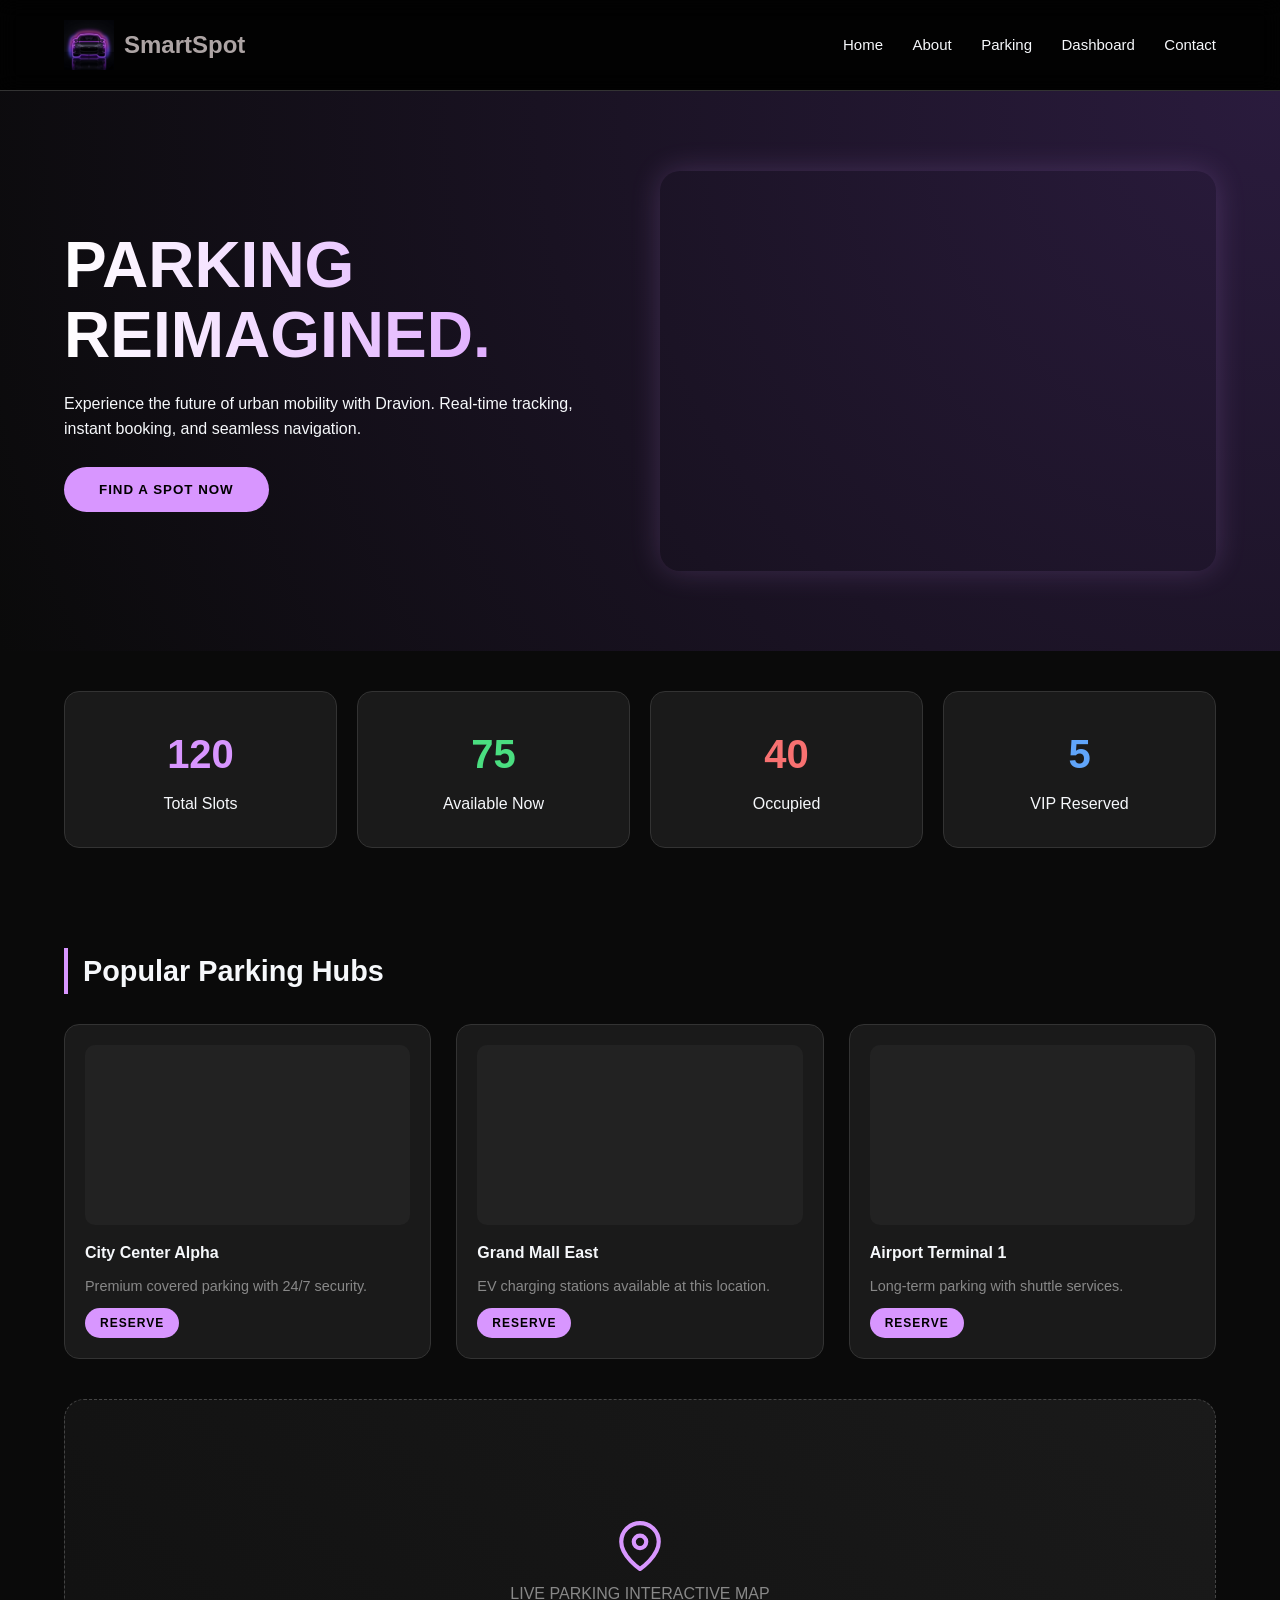
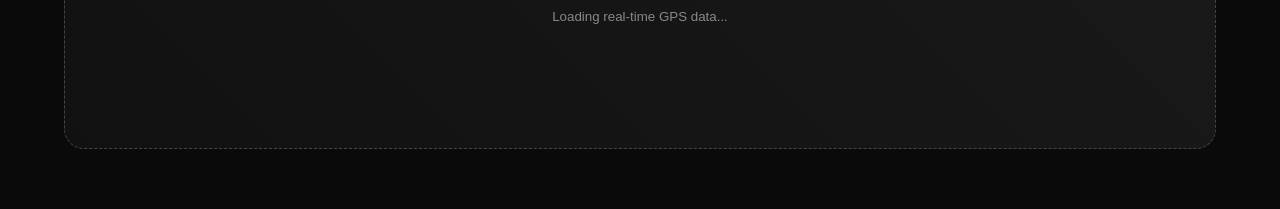
==== Index.html @ fac7bad3 "added logo" ====
<!doctype html>
<html lang="en">
  <head>
    <meta charset="UTF-8" />
    <meta name="viewport" content="width=device-width, initial-scale=1.0" />
    <title>Smartspot | The Smarter Way to Find Your Space</title>
    <link rel="stylesheet" href="style.css" />
  </head>
  <body>
    <!-- NAVBAR -->
    <nav class="navbar">
      <div class="logo-container">
        <img src="images/logo.png" alt="SmartSpot Logo" />
        <span class="brand-name">SmartSpot</span>
      </div>

      <div class="nav">
        <a href="#">Home</a>
        <a href="#">About</a>
        <a href="#">Parking</a>
        <a href="#">Dashboard</a>
        <a href="#">Contact</a>
      </div>
    </nav>

    <!-- HERO -->
    <header class="hero">
      <div class="hero-text">
        <h1>PARKING <br />REIMAGINED.</h1>
        <p>
          Experience the future of urban mobility with Dravion. Real-time
          tracking, instant booking, and seamless navigation.
        </p>
        <br />
        <button class="btn">Find a Spot Now</button>
      </div>
      <div class="hero-image"></div>
    </header>

    <!-- STATS -->
    <section class="stats">
      <div class="stat">
        <h3>120</h3>
        <p>Total Slots</p>
      </div>
      <div class="stat">
        <h3 style="color: #4ade80">75</h3>
        <p>Available Now</p>
      </div>
      <div class="stat">
        <h3 style="color: #f87171">40</h3>
        <p>Occupied</p>
      </div>
      <div class="stat">
        <h3 style="color: #60a5fa">5</h3>
        <p>VIP Reserved</p>
      </div>
    </section>

    <!-- POPULAR -->
    <section class="section">
      <h3 class="section-title">Popular Parking Hubs</h3>

      <div class="cards">
        <div class="card">
          <div
            class="card-img"
            style="
              background-image: url(&quot;https://images.unsplash.com/photo-1590674899484-d5640e854abe?auto=format&fit=crop&q=60&w=500&quot;);
            "
          ></div>
          <h4>City Center Alpha</h4>
          <p style="color: #888; font-size: 0.9rem; margin: 10px 0">
            Premium covered parking with 24/7 security.
          </p>
          <button class="btn" style="padding: 8px 15px; font-size: 12px">
            Reserve
          </button>
        </div>

        <div class="card">
          <div
            class="card-img"
            style="
              background-image: url(&quot;https://images.unsplash.com/photo-1573348722427-f1d6819fdf98?auto=format&fit=crop&q=60&w=500&quot;);
            "
          ></div>
          <h4>Grand Mall East</h4>
          <p style="color: #888; font-size: 0.9rem; margin: 10px 0">
            EV charging stations available at this location.
          </p>
          <button class="btn" style="padding: 8px 15px; font-size: 12px">
            Reserve
          </button>
        </div>

        <div class="card">
          <div
            class="card-img"
            style="
              background-image: url(&quot;https://images.unsplash.com/photo-1545147986-a9d6f2bb03b5?auto=format&fit=crop&q=60&w=500&quot;);
            "
          ></div>
          <h4>Airport Terminal 1</h4>
          <p style="color: #888; font-size: 0.9rem; margin: 10px 0">
            Long-term parking with shuttle services.
          </p>
          <button class="btn" style="padding: 8px 15px; font-size: 12px">
            Reserve
          </button>
        </div>
      </div>

      <!-- MAP -->
      <div class="map">
        <svg
          width="50"
          height="50"
          viewBox="0 0 24 24"
          fill="none"
          stroke="currentColor"
          stroke-width="2"
          stroke-linecap="round"
          stroke-linejoin="round"
          style="margin-bottom: 10px; color: var(--accent-pink)"
        >
          <path d="M21 10c0 7-9 13-9 13s-9-6-9-13a9 9 0 0 1 18 0z"></path>
          <circle cx="12" cy="10" r="3"></circle>
        </svg>
        <p>LIVE PARKING INTERACTIVE MAP</p>
        <small>Loading real-time GPS data...</small>
      </div>
    </section>
  </body>
</html>
---- style.css ----
:root {
  --primary-glow: #ffb7e1;
  --bg-dark: #0a0a0a;
  --card-bg: #1a1a1a;
  --text-light: #f6f8fb;
  --accent-pink: #d896ff;
}

* {
  margin: 0;
  padding: 0;
  box-sizing: border-box;
  font-family: "Segoe UI", Roboto, Helvetica, Arial, sans-serif;
}

body {
  background-color: var(--bg-dark);
  color: var(--text-light);
  line-height: 1.6;
}

/* NAVBAR */
.navbar {
  display: flex;
  justify-content: space-between;
  align-items: center;
  padding: 20px 5%;
  background: rgba(0, 0, 0, 0.8);
  backdrop-filter: blur(10px);
  position: sticky;
  top: 0;
  z-index: 1000;
  border-bottom: 1px solid #333;
}

.logo-container img {
  height: 50px; /* Adjusted for the Dravion logo shape */
  display: block;
}

.nav a {
  margin-left: 25px;
  text-decoration: none;
  color: var(--text-light);
  font-size: 15px;
  font-weight: 500;
  transition: color 0.3s;
}

.nav a:hover {
  color: var(--accent-pink);
}

/* HERO SECTION */
.hero {
  display: flex;
  align-items: center;
  justify-content: space-between;
  padding: 80px 5%;
  flex-wrap: wrap;
  gap: 40px;
  background: radial-gradient(circle at top right, #2a1b3d, #0a0a0a);
}

.hero-text {
  flex: 1;
  min-width: 300px;
}

.hero-text h1 {
  font-size: clamp(2.5rem, 5vw, 4rem);
  line-height: 1.1;
  margin-bottom: 20px;
  background: linear-gradient(to right, #fff, var(--accent-pink));
  -webkit-background-clip: text;
  -webkit-text-fill-color: transparent;
}

.hero-image {
  flex: 1;
  min-width: 300px;
  height: 400px;
  background: url("https://images.unsplash.com/photo-1506521781263-d8422e82f27a?auto=format&fit=crop&q=80&w=1000")
    center/cover;
  border-radius: 20px;
  box-shadow: 0 0 30px rgba(216, 150, 255, 0.2);
}

.btn {
  padding: 15px 35px;
  background: var(--accent-pink);
  color: black;
  border: none;
  border-radius: 50px;
  font-weight: bold;
  cursor: pointer;
  transition:
    transform 0.2s,
    box-shadow 0.2s;
  text-transform: uppercase;
  letter-spacing: 1px;
}

.btn:hover {
  transform: translateY(-3px);
  box-shadow: 0 5px 15px rgba(216, 150, 255, 0.4);
}

/* STATS */
.stats {
  display: grid;
  grid-template-columns: repeat(auto-fit, minmax(200px, 1fr));
  gap: 20px;
  padding: 40px 5%;
}

.stat {
  background: var(--card-bg);
  padding: 30px;
  text-align: center;
  border-radius: 15px;
  border: 1px solid #333;
  transition: border-color 0.3s;
}

.stat:hover {
  border-color: var(--accent-pink);
}

.stat h3 {
  font-size: 2.5rem;
  color: var(--accent-pink);
  margin-bottom: 5px;
}

/* CARDS */
.section {
  padding: 60px 5%;
}

.section-title {
  margin-bottom: 30px;
  font-size: 1.8rem;
  border-left: 4px solid var(--accent-pink);
  padding-left: 15px;
}

.cards {
  display: grid;
  grid-template-columns: repeat(auto-fit, minmax(280px, 1fr));
  gap: 25px;
}

.card {
  background: var(--card-bg);
  padding: 20px;
  border-radius: 15px;
  border: 1px solid #333;
}

.card-img {
  height: 180px;
  background: #222;
  border-radius: 10px;
  margin-bottom: 15px;
  background-size: cover;
  background-position: center;
}

/* MAP PLACEHOLDER */
.map {
  margin-top: 40px;
  height: 350px;
  background: linear-gradient(45deg, #111, #1a1a1a);
  border-radius: 20px;
  display: flex;
  flex-direction: column;
  align-items: center;
  justify-content: center;
  border: 1px dashed #444;
  color: #888;
}

/* RESPONSIVE FIXES */
@media (max-width: 768px) {
  .navbar {
    padding: 15px 20px;
  }
  .nav {
    display: none;
  } /* Hide nav on mobile for simplicity */
  .hero {
    text-align: center;
  }
}

.logo-container {
  display: flex;
  align-items: center;
  gap: 10px;
}

.brand-name {
  font-size: 24px;
  font-weight: bold;
  color: #ada4a4;
}
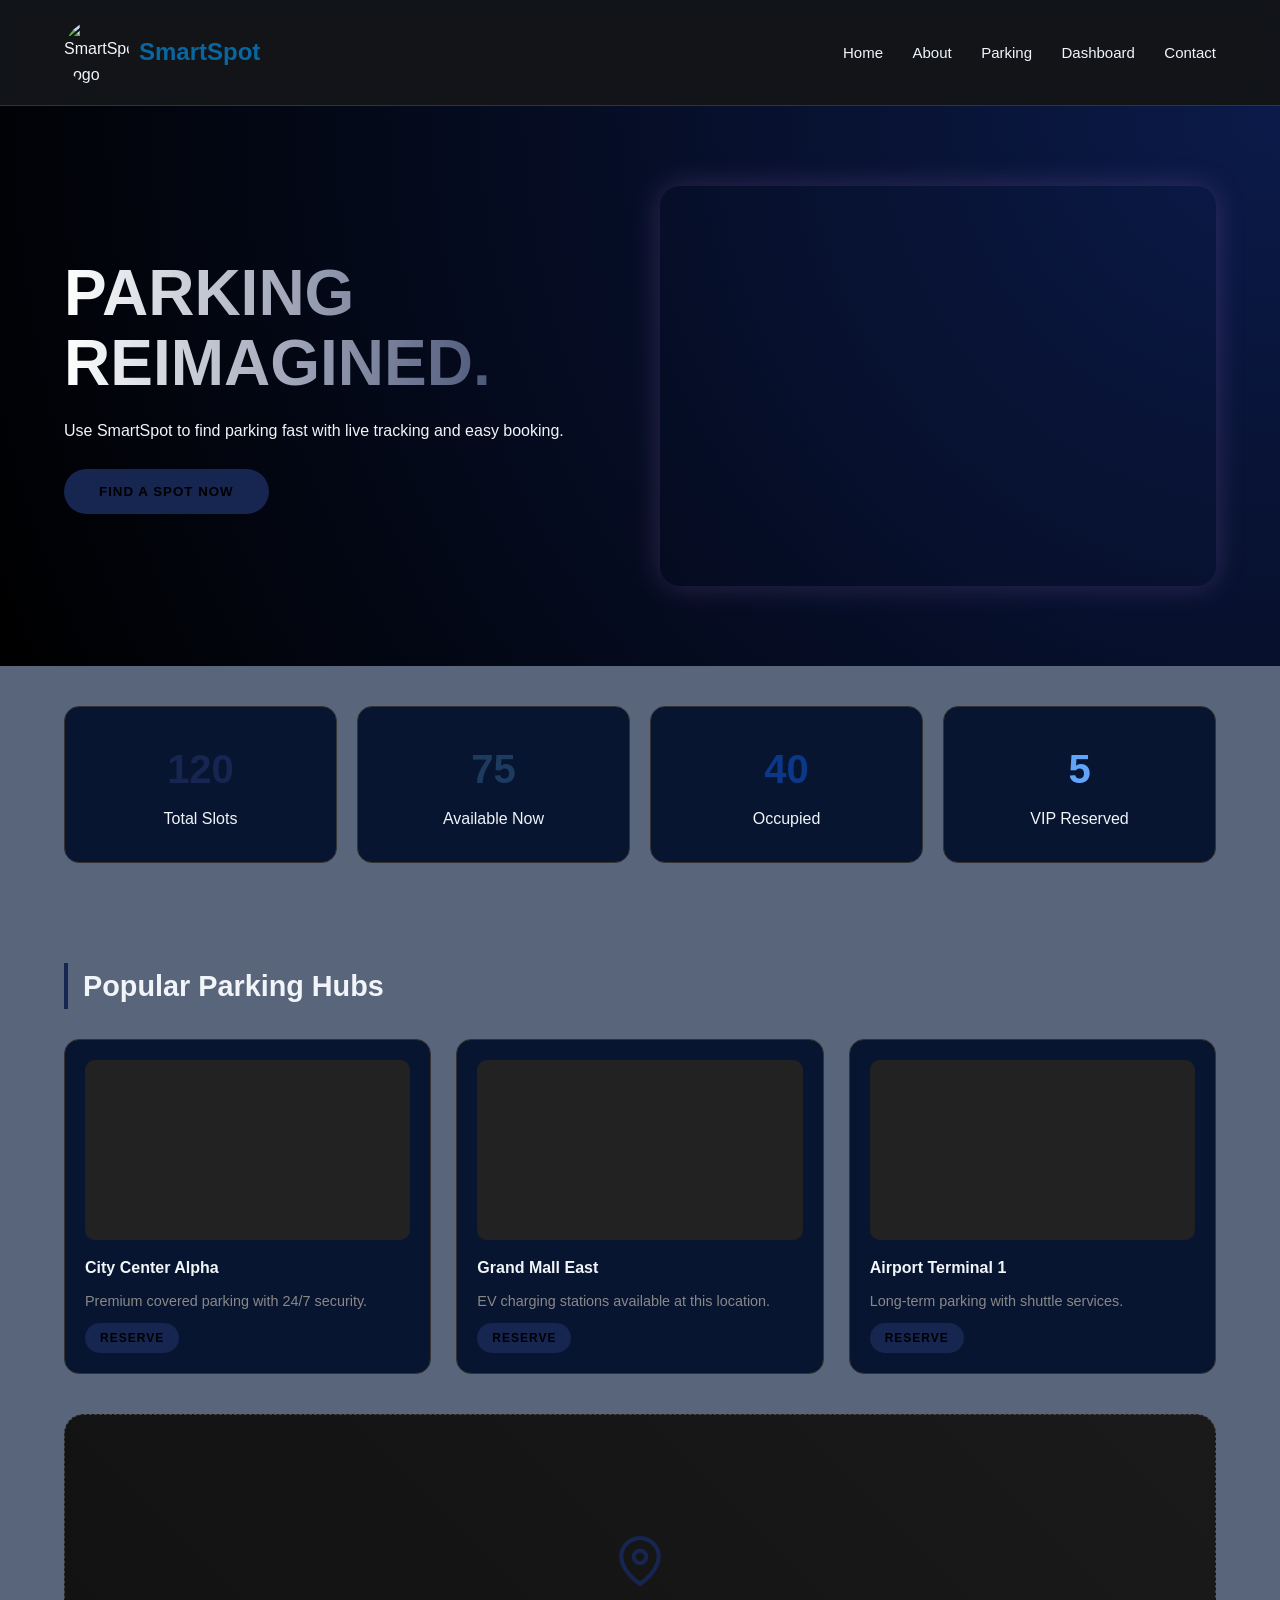
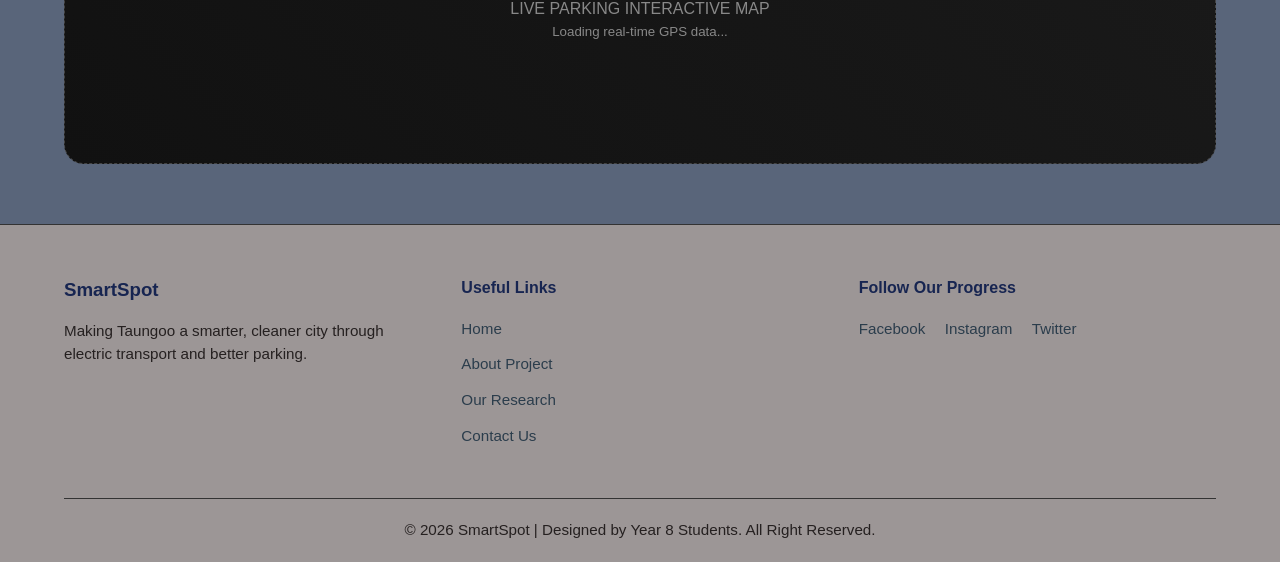
==== commit 599bcbce: "Updated with Blue Color" ====
--- a/Index.html
+++ b/Index.html
@@ -4,13 +4,299 @@
     <meta charset="UTF-8" />
     <meta name="viewport" content="width=device-width, initial-scale=1.0" />
     <title>Smartspot | The Smarter Way to Find Your Space</title>
-    <link rel="stylesheet" href="style.css" />
+    <link
+      class="icon"
+      rel="icon"
+      type="image/x-icon"
+      href="images/dravionlogo.png"
+    />
+    <style>
+      .icon {
+        border-radius: 60%;
+      }
+
+      :root {
+        --primary-glow: #121d4b;
+        --bg-dark: #0e1f3eaf;
+        --card-bg: #081531;
+        --text-light: #f1f5f9;
+        --accent-pink: #172551;
+      }
+
+      * {
+        margin: 0;
+        padding: 0;
+        box-sizing: border-box;
+        font-family: "Segoe UI", Roboto, Helvetica, Arial, sans-serif;
+      }
+
+      body {
+        background-color: var(--bg-dark);
+        color: var(--text-light);
+        line-height: 1.6;
+      }
+
+
+      .navbar {
+        display: flex;
+        justify-content: space-between;
+        align-items: center;
+        padding: 20px 5%;
+        background: rgba(0, 0, 0, 0.8);
+        backdrop-filter: blur(10px);
+        position: sticky;
+        top: 0;
+        z-index: 1000;
+        border-bottom: 1px solid #333;
+      }
+
+      .logo-container img {
+        height: 65px;
+        width: 65px;
+        display: block;
+        border-radius: 50%;
+      }
+
+      .nav a {
+        margin-left: 25px;
+        text-decoration: none;
+        color: var(--text-light);
+        font-size: 15px;
+        font-weight: 500;
+        transition: color 0.3s;
+      }
+
+      .nav a:hover {
+        color: var(--accent-pink);
+      }
+
+
+      .hero {
+        display: flex;
+        align-items: center;
+        justify-content: space-between;
+        padding: 80px 5%;
+        flex-wrap: wrap;
+        gap: 40px;
+        background: radial-gradient(circle at top right, #0b1a49, #000000);
+      }
+
+      .hero-text {
+        flex: 1;
+        min-width: 300px;
+      }
+
+      .hero-text h1 {
+        font-size: clamp(2.5rem, 5vw, 4rem);
+        line-height: 1.1;
+        margin-bottom: 20px;
+        background: linear-gradient(to right, #fff, var(--accent-pink));
+        background-clip: text;
+        -webkit-text-fill-color: transparent;re
+      }
+
+      .hero-image {
+        flex: 1;
+        min-width: 300px;
+        height: 400px;
+        background: url("https://images.unsplash.com/photo-1506521781263-d8422e82f27a?auto=format&fit=crop&q=80&w=1000")
+          center/cover;
+        border-radius: 20px;
+        box-shadow: 0 0 30px rgba(216, 150, 255, 0.2);
+      }
+
+      .btn {
+        padding: 15px 35px;
+        background: var(--accent-pink);
+        color: black;
+        border: none;
+        border-radius: 50px;
+        font-weight: bold;
+        cursor: pointer;
+        transition:
+          transform 0.2s,
+          box-shadow 0.2s;
+        text-transform: uppercase;
+        letter-spacing: 1px;
+      }
+
+      .btn:hover {
+        transform: translateY(-3px);
+        box-shadow: 0 5px 15px rgba(216, 150, 255, 0.4);
+      }
+
+
+      .stats {
+        display: grid;
+        grid-template-columns: repeat(auto-fit, minmax(200px, 1fr));
+        gap: 20px;
+        padding: 40px 5%;
+      }
+
+      .stat {
+        background: var(--card-bg);
+        padding: 30px;
+        text-align: center;
+        border-radius: 15px;
+        border: 1px solid #333;
+        transition: border-color 0.3s;
+      }
+
+      .stat:hover {
+        border-color: var(--accent-pink);
+      }
+
+      .stat h3 {
+        font-size: 2.5rem;
+        color: var(--accent-pink);
+        margin-bottom: 5px;
+      }
+
+      /* CARDS */
+      .section {
+        padding: 60px 5%;
+      }
+
+      .section-title {
+        margin-bottom: 30px;
+        font-size: 1.8rem;
+        border-left: 4px solid var(--accent-pink);
+        padding-left: 15px;
+      }
+
+      .cards {
+        display: grid;
+        grid-template-columns: repeat(auto-fit, minmax(280px, 1fr));
+        gap: 25px;
+      }
+
+      .card {
+        background: var(--card-bg);
+        padding: 20px;
+        border-radius: 15px;
+        border: 1px solid #333;
+      }
+
+      .card-img {
+        height: 180px;
+        background: #222;
+        border-radius: 10px;
+        margin-bottom: 15px;
+        background-size: cover;
+        background-position: center;
+      }
+
+
+      .map {
+        margin-top: 40px;
+        height: 350px;
+        background: linear-gradient(45deg, #111, #1a1a1a);
+        border-radius: 20px;
+        display: flex;
+        flex-direction: column;
+        align-items: center;
+        justify-content: center;
+        border: 1px dashed #444;
+        color: #888;
+      }
+
+
+      @media (max-width: 768px) {
+        .navbar {
+          padding: 15px 20px;
+        }
+        .nav {
+          display: none;
+        }
+        .hero {
+          text-align: center;
+        }
+      }
+
+      .logo-container {
+        display: flex;
+        align-items: center;
+        gap: 10px;
+      }
+
+      .brand-name {
+        font-size: 24px;
+        font-weight: bold;
+        color: #0866a0;
+      }
+
+      .footer {
+        background: #9c9696;
+        padding: 50px 5% 20px;
+        color: var(--text-light);
+        border-top: 1px solid #333;
+      }
+
+      .footer-container {
+        display: flex;
+        justify-content: space-between;
+        flex-wrap: wrap;
+        gap: 40px;
+      }
+
+      .footer-about,
+      .footer-links,
+      .footer-socialmedia {
+        flex: 1;
+        min-width: 220px;
+      }
+
+      .footer h3,
+      .footer h4 {
+        margin-bottom: 15px;
+        color: var(--accent-pink);
+      }
+
+      .footer p {
+        color: #252020;
+        font-size: 0.95rem;
+        line-height: 1.5;
+      }
+
+      .footer ul {
+        list-style: none;
+      }
+
+      .footer ul li {
+        margin-bottom: 10px;
+      }
+
+      .footer a {
+        text-decoration: none;
+        color: #2b3d4c;
+        transition: 0.3s;
+        font-size: 0.95rem;
+      }
+
+      .footer a:hover {
+        color: var(--accent-pink);
+      }
+
+      .social-icons a {
+        margin-right: 15px;
+        display: inline-block;
+      }
+
+      .footer-bottom {
+        text-align: center;
+        margin-top: 40px;
+        padding-top: 20px;
+        border-top: 1px solid #333;
+        font-size: 0.85rem;
+        color: #08425f;
+      }
+    </style>
   </head>
   <body>
     <!-- NAVBAR -->
     <nav class="navbar">
       <div class="logo-container">
-        <img src="images/logo.png" alt="SmartSpot Logo" />
+        <img src="images/carlogo.png" alt="SmartSpot Logo" />
         <span class="brand-name">SmartSpot</span>
       </div>
 
@@ -23,13 +309,12 @@
       </div>
     </nav>
 
-    <!-- HERO -->
     <header class="hero">
       <div class="hero-text">
         <h1>PARKING <br />REIMAGINED.</h1>
         <p>
-          Experience the future of urban mobility with Dravion. Real-time
-          tracking, instant booking, and seamless navigation.
+          Use SmartSpot to find parking fast with live tracking and easy
+          booking.
         </p>
         <br />
         <button class="btn">Find a Spot Now</button>
@@ -37,18 +322,18 @@
       <div class="hero-image"></div>
     </header>
 
-    <!-- STATS -->
+    <!-- stats -->
     <section class="stats">
       <div class="stat">
         <h3>120</h3>
         <p>Total Slots</p>
       </div>
       <div class="stat">
-        <h3 style="color: #4ade80">75</h3>
+        <h3 style="color: #1d3b5f">75</h3>
         <p>Available Now</p>
       </div>
       <div class="stat">
-        <h3 style="color: #f87171">40</h3>
+        <h3 style="color: #0d41a0cb">40</h3>
         <p>Occupied</p>
       </div>
       <div class="stat">
@@ -57,7 +342,6 @@
       </div>
     </section>
 
-    <!-- POPULAR -->
     <section class="section">
       <h3 class="section-title">Popular Parking Hubs</h3>
 
@@ -131,5 +415,42 @@
         <small>Loading real-time GPS data...</small>
       </div>
     </section>
+
+    <footer class="footer">
+      <div class="footer-container">
+        <div class="footer-about">
+          <h3>SmartSpot</h3>
+          <p>
+            Making Taungoo a smarter, cleaner city through electric transport
+            and better parking.
+          </p>
+        </div>
+
+        <div class="footer-links">
+          <h4>Useful Links</h4>
+          <ul>
+            <li><a href="#">Home</a></li>
+            <li><a href="#">About Project</a></li>
+            <li><a href="#">Our Research</a></li>
+            <li><a href="#">Contact Us</a></li>
+          </ul>
+        </div>
+
+        <div class="footer-socialmedia">
+          <h4>Follow Our Progress</h4>
+          <div class="social-icons">
+            <a href="#">Facebook</a>
+            <a href="#">Instagram</a>
+            <a href="#">Twitter</a>
+          </div>
+        </div>
+      </div>
+      <div class="footer-bottom">
+        <p>
+          &copy; 2026 SmartSpot | Designed by Year 8 Students. All Right
+          Reserved.
+        </p>
+      </div>
+    </footer>
   </body>
 </html>
